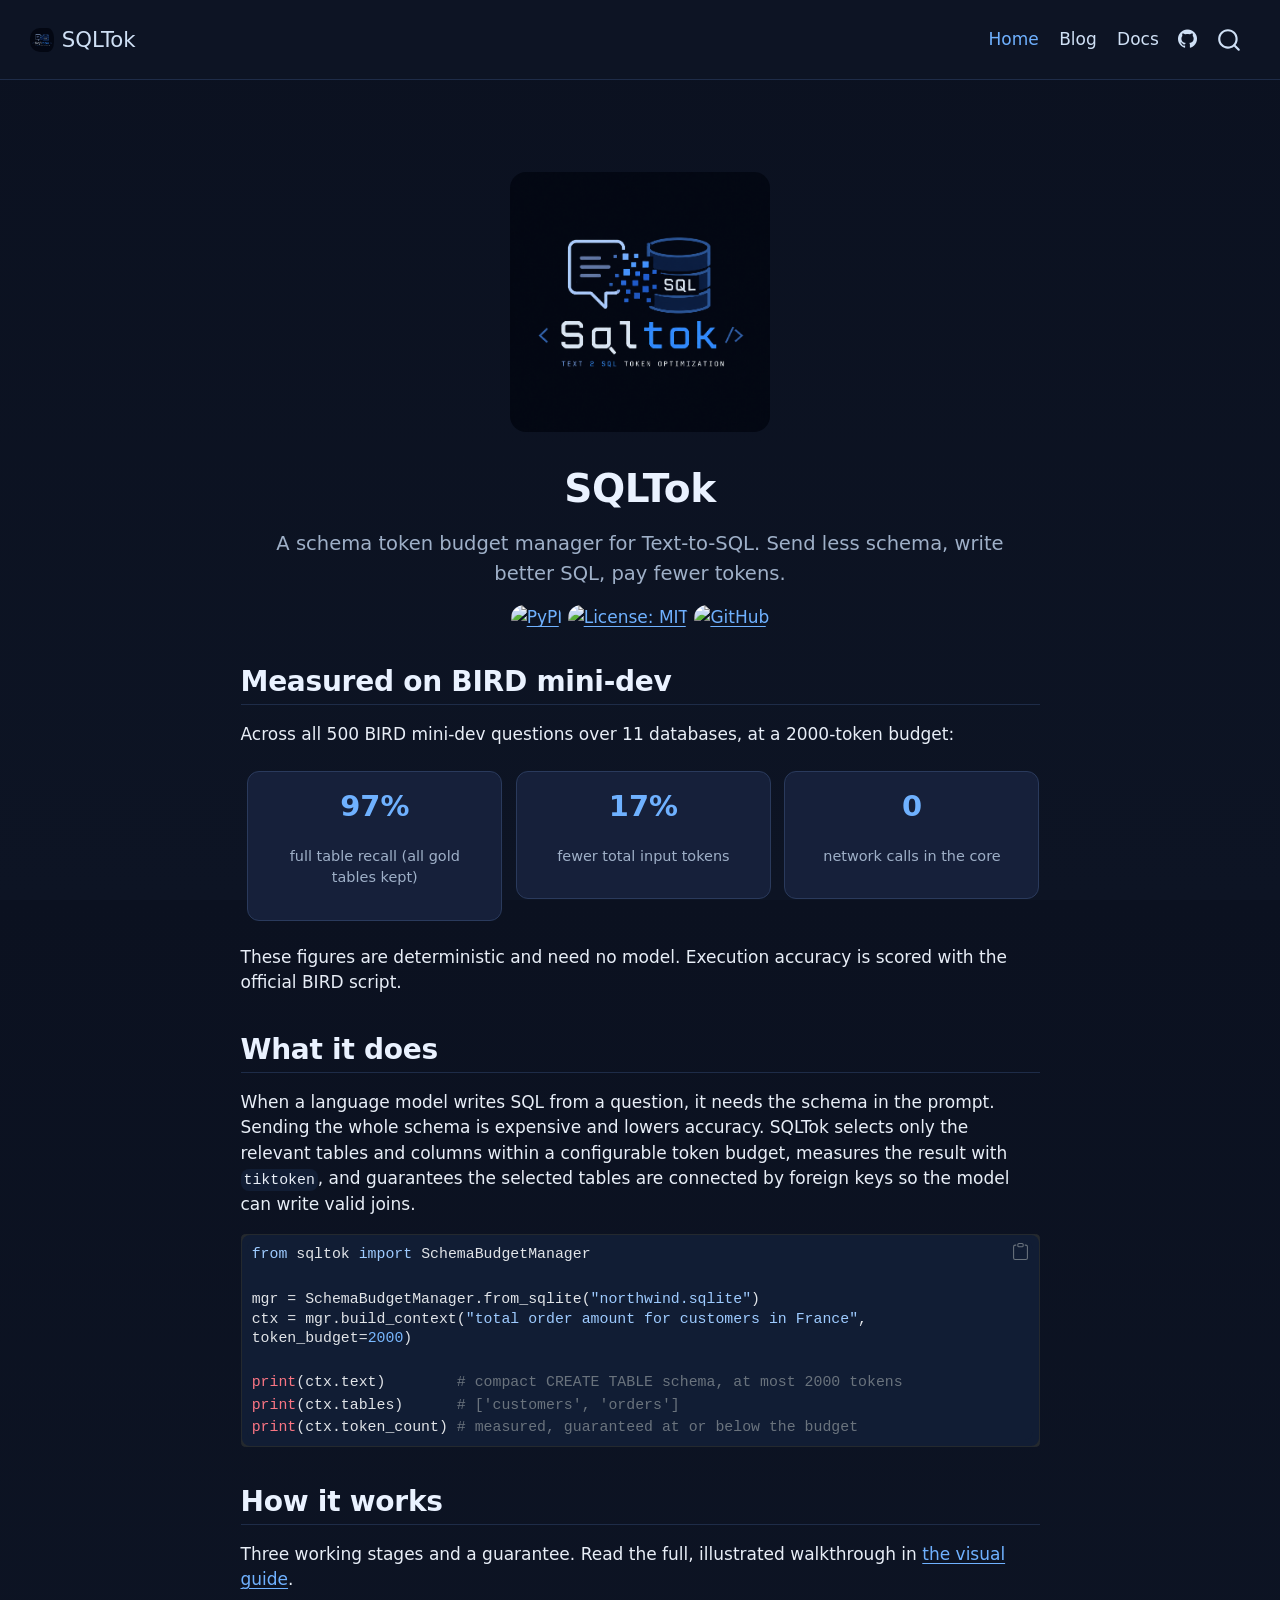
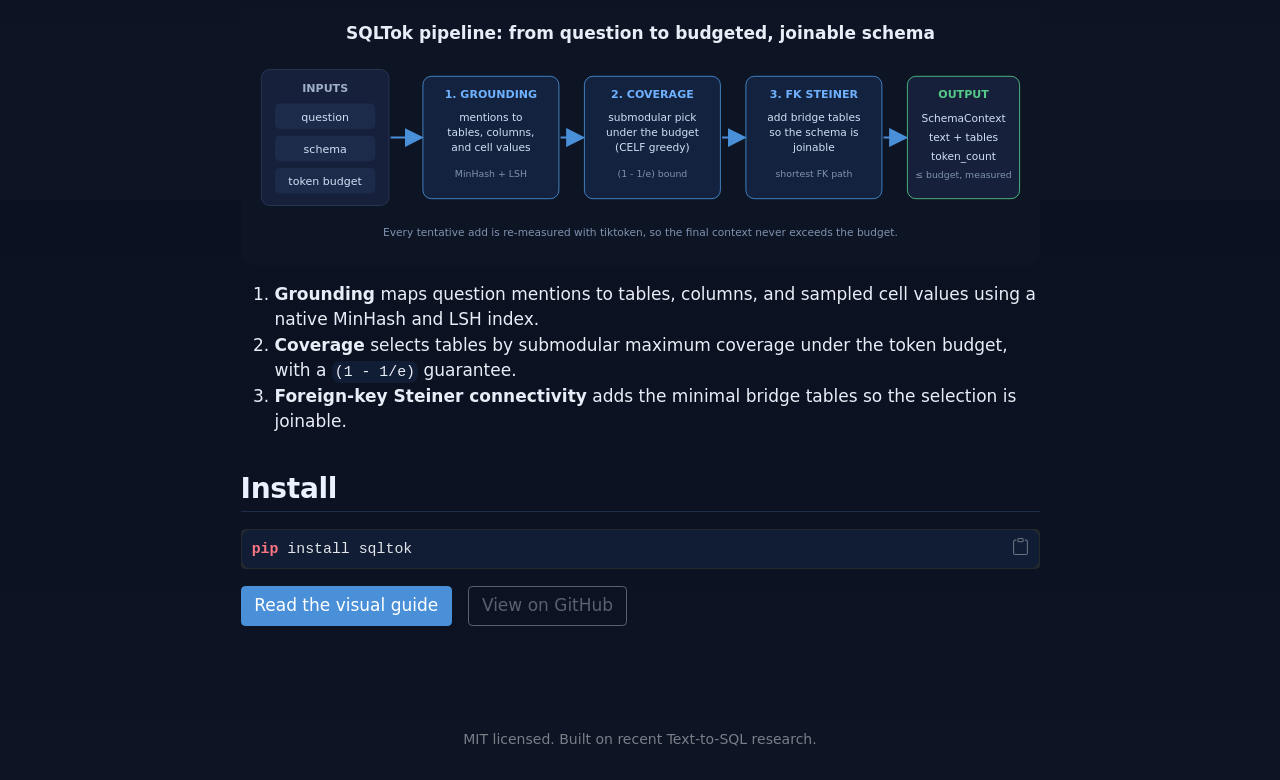
==== index.html @ 48109e22 "deploy: 36d279e0818cf8522844ed34207c052152ea3133" ====
<!DOCTYPE html>
<html xmlns="http://www.w3.org/1999/xhtml" lang="en" xml:lang="en"><head>

<meta charset="utf-8">
<meta name="generator" content="quarto-1.9.38">

<meta name="viewport" content="width=device-width, initial-scale=1.0, user-scalable=yes">

<meta name="description" content="Select only the schema that matters, within a hard token budget, with guaranteed-joinable tables.">

<title>SQLTok: a schema token budget manager for Text-to-SQL – SQLTok</title>
<style>
/* Default styles provided by pandoc.
** See https://pandoc.org/MANUAL.html#variables-for-html for config info.
*/
code{white-space: pre-wrap;}
span.smallcaps{font-variant: small-caps;}
div.columns{display: flex; gap: min(4vw, 1.5em);}
div.column{flex: auto; overflow-x: auto;}
div.hanging-indent{margin-left: 1.5em; text-indent: -1.5em;}
ul.task-list{list-style: none;}
ul.task-list li input[type="checkbox"] {
  width: 0.8em;
  margin: 0 0.8em 0.2em -1em; /* quarto-specific, see https://github.com/quarto-dev/quarto-cli/issues/4556 */ 
  vertical-align: middle;
}
/* CSS for syntax highlighting */
html { -webkit-text-size-adjust: 100%; }
pre > code.sourceCode { white-space: pre; position: relative; }
pre > code.sourceCode > span { display: inline-block; line-height: 1.25; }
pre > code.sourceCode > span:empty { height: 1.2em; }
.sourceCode { overflow: visible; }
code.sourceCode > span { color: inherit; text-decoration: inherit; }
div.sourceCode { margin: 1em 0; }
pre.sourceCode { margin: 0; }
@media screen {
div.sourceCode { overflow: auto; }
}
@media print {
pre > code.sourceCode { white-space: pre-wrap; }
pre > code.sourceCode > span { text-indent: -5em; padding-left: 5em; }
}
pre.numberSource code
  { counter-reset: source-line 0; }
pre.numberSource code > span
  { position: relative; left: -4em; counter-increment: source-line; }
pre.numberSource code > span > a:first-child::before
  { content: counter(source-line);
    position: relative; left: -1em; text-align: right; vertical-align: baseline;
    border: none; display: inline-block;
    -webkit-touch-callout: none; -webkit-user-select: none;
    -khtml-user-select: none; -moz-user-select: none;
    -ms-user-select: none; user-select: none;
    padding: 0 4px; width: 4em;
  }
pre.numberSource { margin-left: 3em;  padding-left: 4px; }
div.sourceCode
  {   }
@media screen {
pre > code.sourceCode > span > a:first-child::before { text-decoration: underline; }
}
</style>


<script src="site_libs/quarto-nav/quarto-nav.js"></script>
<script src="site_libs/clipboard/clipboard.min.js"></script>
<script src="site_libs/quarto-search/autocomplete.umd.js"></script>
<script src="site_libs/quarto-search/fuse.min.js"></script>
<script src="site_libs/quarto-search/quarto-search.js"></script>
<meta name="quarto:offset" content="./">
<link href="./assets/logo.png" rel="icon" type="image/png">
<script src="site_libs/quarto-html/quarto.js" type="module"></script>
<script src="site_libs/quarto-html/tabsets/tabsets.js" type="module"></script>
<script src="site_libs/quarto-html/popper.min.js"></script>
<script src="site_libs/quarto-html/tippy.umd.min.js"></script>
<script src="site_libs/quarto-html/anchor.min.js"></script>
<link href="site_libs/quarto-html/tippy.css" rel="stylesheet">
<link href="site_libs/quarto-html/quarto-syntax-highlighting-dark-6b6957c917596b414ec0b78690761e87.css" rel="stylesheet" id="quarto-text-highlighting-styles">
<script src="site_libs/bootstrap/bootstrap.min.js"></script>
<link href="site_libs/bootstrap/bootstrap-icons.css" rel="stylesheet">
<link href="site_libs/bootstrap/bootstrap-0033c05cec4087f1ca87237a622be68a.min.css" rel="stylesheet" append-hash="true" id="quarto-bootstrap" data-mode="dark">
<script id="quarto-search-options" type="application/json">{
  "location": "navbar",
  "copy-button": false,
  "collapse-after": 3,
  "panel-placement": "end",
  "type": "overlay",
  "limit": 50,
  "keyboard-shortcut": [
    "f",
    "/",
    "s"
  ],
  "show-item-context": false,
  "language": {
    "search-no-results-text": "No results",
    "search-matching-documents-text": "matching documents",
    "search-copy-link-title": "Copy link to search",
    "search-hide-matches-text": "Hide additional matches",
    "search-more-match-text": "more match in this document",
    "search-more-matches-text": "more matches in this document",
    "search-clear-button-title": "Clear",
    "search-text-placeholder": "",
    "search-detached-cancel-button-title": "Cancel",
    "search-submit-button-title": "Submit",
    "search-label": "Search"
  }
}</script>
<style>html{ scroll-behavior: smooth; }</style>


<meta property="og:title" content="SQLTok: a schema token budget manager for Text-to-SQL">
<meta property="og:description" content="Select only the schema that matters, within a hard token budget, with guaranteed-joinable tables.">
<meta property="og:image" content="https://shovalbenjer.github.io/sqltok/assets/logo.png">
<meta property="og:site_name" content="SQLTok">
<meta property="og:image:alt" content="SQLTok logo">
<meta property="og:image:height" content="1254">
<meta property="og:image:width" content="1254">
<meta name="twitter:title" content="SQLTok: a schema token budget manager for Text-to-SQL">
<meta name="twitter:description" content="Select only the schema that matters, within a hard token budget, with guaranteed-joinable tables.">
<meta name="twitter:image" content="https://shovalbenjer.github.io/sqltok/assets/logo.png">
<meta name="twitter:image:alt" content="SQLTok logo">
<meta name="twitter:image-height" content="1254">
<meta name="twitter:image-width" content="1254">
<meta name="twitter:card" content="summary_large_image">
</head>

<body class="nav-fixed fullcontent quarto-light">

<div id="quarto-search-results"></div>
  <header id="quarto-header" class="headroom fixed-top">
    <nav class="navbar navbar-expand-lg " data-bs-theme="dark">
      <div class="navbar-container container-fluid">
      <div class="navbar-brand-container mx-auto">
    <a href="./index.html" class="navbar-brand navbar-brand-logo">
    <img src="./assets/logo.png" alt="SQLTok" class="navbar-logo light-content">
    <img src="./assets/logo.png" alt="SQLTok" class="navbar-logo dark-content">
    </a>
    <a class="navbar-brand" href="./index.html">
    <span class="navbar-title">SQLTok</span>
    </a>
  </div>
            <div id="quarto-search" class="" title="Search"></div>
          <button class="navbar-toggler" type="button" data-bs-toggle="collapse" data-bs-target="#navbarCollapse" aria-controls="navbarCollapse" role="menu" aria-expanded="false" aria-label="Toggle navigation" onclick="if (window.quartoToggleHeadroom) { window.quartoToggleHeadroom(); }">
  <span class="navbar-toggler-icon"></span>
</button>
          <div class="collapse navbar-collapse" id="navbarCollapse">
            <ul class="navbar-nav navbar-nav-scroll ms-auto">
  <li class="nav-item">
    <a class="nav-link active" href="./index.html" aria-current="page"> 
<span class="menu-text">Home</span></a>
  </li>  
  <li class="nav-item">
    <a class="nav-link" href="./blog.html"> 
<span class="menu-text">Blog</span></a>
  </li>  
  <li class="nav-item">
    <a class="nav-link" href="https://github.com/ShovalBenjer/sqltok#readme"> 
<span class="menu-text">Docs</span></a>
  </li>  
  <li class="nav-item compact">
    <a class="nav-link" href="https://github.com/ShovalBenjer/sqltok"> <i class="bi bi-github" role="img" aria-label="GitHub">
</i> 
<span class="menu-text"></span></a>
  </li>  
</ul>
          </div> <!-- /navcollapse -->
            <div class="quarto-navbar-tools">
</div>
      </div> <!-- /container-fluid -->
    </nav>
</header>
<!-- content -->
<div id="quarto-content" class="quarto-container page-columns page-rows-contents page-layout-article page-navbar">
<!-- sidebar -->
<!-- margin-sidebar -->
    
<!-- main -->
<main class="content" id="quarto-document-content"><header id="title-block-header" class="quarto-title-block"></header>




<div class="hero">
<p><img src="assets/logo.png" class="img-fluid" alt="SQLTok logo"></p>
<section id="sqltok" class="level1">
<h1>SQLTok</h1>
<div class="tagline">
<p>A schema token budget manager for Text-to-SQL. Send less schema, write better SQL, pay fewer tokens.</p>
</div>
<div class="badge-row">
<p><a href="https://pypi.org/project/sqltok/"><img src="https://img.shields.io/badge/pip%20install-sqltok-blue.svg" class="img-fluid" alt="PyPI"></a> <a href="https://github.com/ShovalBenjer/sqltok/blob/main/LICENSE"><img src="https://img.shields.io/badge/License-MIT-yellow.svg" class="img-fluid" alt="License: MIT"></a> <a href="https://github.com/ShovalBenjer/sqltok"><img src="https://img.shields.io/badge/GitHub-sqltok-181717.svg?logo=github" class="img-fluid" alt="GitHub"></a></p>
</div>
</section>
</div>
<section id="measured-on-bird-mini-dev" class="level2">
<h2 class="anchored" data-anchor-id="measured-on-bird-mini-dev">Measured on BIRD mini-dev</h2>
<p>Across all 500 BIRD mini-dev questions over 11 databases, at a 2000-token budget:</p>
<div class="text-center quarto-layout-panel" data-layout-ncol="3">
<div class="quarto-layout-row">
<div class="metric quarto-layout-cell" style="flex-basis: 33.3%;justify-content: flex-start;">
<div class="num">
<p>97%</p>
</div>
<div class="lbl">
<p>full table recall (all gold tables kept)</p>
</div>
</div>
<div class="metric quarto-layout-cell" style="flex-basis: 33.3%;justify-content: flex-start;">
<div class="num">
<p>17%</p>
</div>
<div class="lbl">
<p>fewer total input tokens</p>
</div>
</div>
<div class="metric quarto-layout-cell" style="flex-basis: 33.3%;justify-content: flex-start;">
<div class="num">
<p>0</p>
</div>
<div class="lbl">
<p>network calls in the core</p>
</div>
</div>
</div>
</div>
<p>These figures are deterministic and need no model. Execution accuracy is scored with the official BIRD script.</p>
</section>
<section id="what-it-does" class="level2">
<h2 class="anchored" data-anchor-id="what-it-does">What it does</h2>
<p>When a language model writes SQL from a question, it needs the schema in the prompt. Sending the whole schema is expensive and lowers accuracy. SQLTok selects only the relevant tables and columns within a configurable token budget, measures the result with <code>tiktoken</code>, and guarantees the selected tables are connected by foreign keys so the model can write valid joins.</p>
<div class="code-copy-outer-scaffold"><div class="sourceCode" id="cb1"><pre class="sourceCode python code-with-copy"><code class="sourceCode python"><span id="cb1-1"><a href="#cb1-1" aria-hidden="true" tabindex="-1"></a><span class="im">from</span> sqltok <span class="im">import</span> SchemaBudgetManager</span>
<span id="cb1-2"><a href="#cb1-2" aria-hidden="true" tabindex="-1"></a></span>
<span id="cb1-3"><a href="#cb1-3" aria-hidden="true" tabindex="-1"></a>mgr <span class="op">=</span> SchemaBudgetManager.from_sqlite(<span class="st">"northwind.sqlite"</span>)</span>
<span id="cb1-4"><a href="#cb1-4" aria-hidden="true" tabindex="-1"></a>ctx <span class="op">=</span> mgr.build_context(<span class="st">"total order amount for customers in France"</span>, token_budget<span class="op">=</span><span class="dv">2000</span>)</span>
<span id="cb1-5"><a href="#cb1-5" aria-hidden="true" tabindex="-1"></a></span>
<span id="cb1-6"><a href="#cb1-6" aria-hidden="true" tabindex="-1"></a><span class="bu">print</span>(ctx.text)        <span class="co"># compact CREATE TABLE schema, at most 2000 tokens</span></span>
<span id="cb1-7"><a href="#cb1-7" aria-hidden="true" tabindex="-1"></a><span class="bu">print</span>(ctx.tables)      <span class="co"># ['customers', 'orders']</span></span>
<span id="cb1-8"><a href="#cb1-8" aria-hidden="true" tabindex="-1"></a><span class="bu">print</span>(ctx.token_count) <span class="co"># measured, guaranteed at or below the budget</span></span></code></pre></div><button title="Copy to Clipboard" class="code-copy-button"><i class="bi"></i></button></div>
</section>
<section id="how-it-works" class="level2">
<h2 class="anchored" data-anchor-id="how-it-works">How it works</h2>
<p>Three working stages and a guarantee. Read the full, illustrated walkthrough in <a href="./posts/visual-guide-to-sqltok/index.html">the visual guide</a>.</p>
<p><img src="assets/diagrams/pipeline.svg" class="img-fluid" alt="SQLTok pipeline: grounding, coverage, foreign-key Steiner connectivity, and a measured budget"></p>
<ol type="1">
<li><strong>Grounding</strong> maps question mentions to tables, columns, and sampled cell values using a native MinHash and LSH index.</li>
<li><strong>Coverage</strong> selects tables by submodular maximum coverage under the token budget, with a <code>(1 - 1/e)</code> guarantee.</li>
<li><strong>Foreign-key Steiner connectivity</strong> adds the minimal bridge tables so the selection is joinable.</li>
</ol>
</section>
<section id="install" class="level2">
<h2 class="anchored" data-anchor-id="install">Install</h2>
<div class="code-copy-outer-scaffold"><div class="sourceCode" id="cb2"><pre class="sourceCode bash code-with-copy"><code class="sourceCode bash"><span id="cb2-1"><a href="#cb2-1" aria-hidden="true" tabindex="-1"></a><span class="ex">pip</span> install sqltok</span></code></pre></div><button title="Copy to Clipboard" class="code-copy-button"><i class="bi"></i></button></div>
<p><a href="./posts/visual-guide-to-sqltok/index.html" class="btn btn-primary">Read the visual guide</a> &nbsp; <a href="https://github.com/ShovalBenjer/sqltok" class="btn btn-outline-light">View on GitHub</a></p>


</section>

</main> <!-- /main -->
<script id="quarto-html-after-body" type="application/javascript">
  window.document.addEventListener("DOMContentLoaded", function (event) {
    const icon = "";
    const anchorJS = new window.AnchorJS();
    anchorJS.options = {
      placement: 'right',
      icon: icon
    };
    anchorJS.add('.anchored');
    const isCodeAnnotation = (el) => {
      for (const clz of el.classList) {
        if (clz.startsWith('code-annotation-')) {                     
          return true;
        }
      }
      return false;
    }
    const onCopySuccess = function(e) {
      // button target
      const button = e.trigger;
      // don't keep focus
      button.blur();
      // flash "checked"
      button.classList.add('code-copy-button-checked');
      var currentTitle = button.getAttribute("title");
      button.setAttribute("title", "Copied!");
      let tooltip;
      if (window.bootstrap) {
        button.setAttribute("data-bs-toggle", "tooltip");
        button.setAttribute("data-bs-placement", "left");
        button.setAttribute("data-bs-title", "Copied!");
        tooltip = new bootstrap.Tooltip(button, 
          { trigger: "manual", 
            customClass: "code-copy-button-tooltip",
            offset: [0, -8]});
        tooltip.show();    
      }
      setTimeout(function() {
        if (tooltip) {
          tooltip.hide();
          button.removeAttribute("data-bs-title");
          button.removeAttribute("data-bs-toggle");
          button.removeAttribute("data-bs-placement");
        }
        button.setAttribute("title", currentTitle);
        button.classList.remove('code-copy-button-checked');
      }, 1000);
      // clear code selection
      e.clearSelection();
    }
    const getTextToCopy = function(trigger) {
      const outerScaffold = trigger.parentElement.cloneNode(true);
      const codeEl = outerScaffold.querySelector('code');
      for (const childEl of codeEl.children) {
        if (isCodeAnnotation(childEl)) {
          childEl.remove();
        }
      }
      return codeEl.innerText;
    }
    const clipboard = new window.ClipboardJS('.code-copy-button:not([data-in-quarto-modal])', {
      text: getTextToCopy
    });
    clipboard.on('success', onCopySuccess);
    if (window.document.getElementById('quarto-embedded-source-code-modal')) {
      const clipboardModal = new window.ClipboardJS('.code-copy-button[data-in-quarto-modal]', {
        text: getTextToCopy,
        container: window.document.getElementById('quarto-embedded-source-code-modal')
      });
      clipboardModal.on('success', onCopySuccess);
    }
      var localhostRegex = new RegExp(/^(?:http|https):\/\/localhost\:?[0-9]*\//);
      var mailtoRegex = new RegExp(/^mailto:/);
        var filterRegex = new RegExp("https:\/\/shovalbenjer\.github\.io\/sqltok\/");
      var isInternal = (href) => {
          return filterRegex.test(href) || localhostRegex.test(href) || mailtoRegex.test(href);
      }
      // Inspect non-navigation links and adorn them if external
     var links = window.document.querySelectorAll('a[href]:not(.nav-link):not(.navbar-brand):not(.toc-action):not(.sidebar-link):not(.sidebar-item-toggle):not(.pagination-link):not(.no-external):not([aria-hidden]):not(.dropdown-item):not(.quarto-navigation-tool):not(.about-link)');
      for (var i=0; i<links.length; i++) {
        const link = links[i];
        if (!isInternal(link.href)) {
          // undo the damage that might have been done by quarto-nav.js in the case of
          // links that we want to consider external
          if (link.dataset.originalHref !== undefined) {
            link.href = link.dataset.originalHref;
          }
            // target, if specified
            link.setAttribute("target", "_blank");
            if (link.getAttribute("rel") === null) {
              link.setAttribute("rel", "noopener");
            }
        }
      }
    function tippyHover(el, contentFn, onTriggerFn, onUntriggerFn) {
      const config = {
        allowHTML: true,
        maxWidth: 500,
        delay: 100,
        arrow: false,
        appendTo: function(el) {
            return el.parentElement;
        },
        interactive: true,
        interactiveBorder: 10,
        theme: 'quarto',
        placement: 'bottom-start',
      };
      if (contentFn) {
        config.content = contentFn;
      }
      if (onTriggerFn) {
        config.onTrigger = onTriggerFn;
      }
      if (onUntriggerFn) {
        config.onUntrigger = onUntriggerFn;
      }
      window.tippy(el, config); 
    }
    const noterefs = window.document.querySelectorAll('a[role="doc-noteref"]');
    for (var i=0; i<noterefs.length; i++) {
      const ref = noterefs[i];
      tippyHover(ref, function() {
        // use id or data attribute instead here
        let href = ref.getAttribute('data-footnote-href') || ref.getAttribute('href');
        try { href = new URL(href).hash; } catch {}
        const id = href.replace(/^#\/?/, "");
        const note = window.document.getElementById(id);
        if (note) {
          return note.innerHTML;
        } else {
          return "";
        }
      });
    }
    const xrefs = window.document.querySelectorAll('a.quarto-xref');
    const processXRef = (id, note) => {
      // Strip column container classes
      const stripColumnClz = (el) => {
        el.classList.remove("page-full", "page-columns");
        if (el.children) {
          for (const child of el.children) {
            stripColumnClz(child);
          }
        }
      }
      stripColumnClz(note)
      if (id === null || id.startsWith('sec-')) {
        // Special case sections, only their first couple elements
        const container = document.createElement("div");
        if (note.children && note.children.length > 2) {
          container.appendChild(note.children[0].cloneNode(true));
          for (let i = 1; i < note.children.length; i++) {
            const child = note.children[i];
            if (child.tagName === "P" && child.innerText === "") {
              continue;
            } else {
              container.appendChild(child.cloneNode(true));
              break;
            }
          }
          if (window.Quarto?.typesetMath) {
            window.Quarto.typesetMath(container);
          }
          return container.innerHTML
        } else {
          if (window.Quarto?.typesetMath) {
            window.Quarto.typesetMath(note);
          }
          return note.innerHTML;
        }
      } else {
        // Remove any anchor links if they are present
        const anchorLink = note.querySelector('a.anchorjs-link');
        if (anchorLink) {
          anchorLink.remove();
        }
        if (window.Quarto?.typesetMath) {
          window.Quarto.typesetMath(note);
        }
        if (note.classList.contains("callout")) {
          return note.outerHTML;
        } else {
          return note.innerHTML;
        }
      }
    }
    for (var i=0; i<xrefs.length; i++) {
      const xref = xrefs[i];
      tippyHover(xref, undefined, function(instance) {
        instance.disable();
        let url = xref.getAttribute('href');
        let hash = undefined; 
        if (url.startsWith('#')) {
          hash = url;
        } else {
          try { hash = new URL(url).hash; } catch {}
        }
        if (hash) {
          const id = hash.replace(/^#\/?/, "");
          const note = window.document.getElementById(id);
          if (note !== null) {
            try {
              const html = processXRef(id, note.cloneNode(true));
              instance.setContent(html);
            } finally {
              instance.enable();
              instance.show();
            }
          } else {
            // See if we can fetch this
            fetch(url.split('#')[0])
            .then(res => res.text())
            .then(html => {
              const parser = new DOMParser();
              const htmlDoc = parser.parseFromString(html, "text/html");
              const note = htmlDoc.getElementById(id);
              if (note !== null) {
                const html = processXRef(id, note);
                instance.setContent(html);
              } 
            }).finally(() => {
              instance.enable();
              instance.show();
            });
          }
        } else {
          // See if we can fetch a full url (with no hash to target)
          // This is a special case and we should probably do some content thinning / targeting
          fetch(url)
          .then(res => res.text())
          .then(html => {
            const parser = new DOMParser();
            const htmlDoc = parser.parseFromString(html, "text/html");
            const note = htmlDoc.querySelector('main.content');
            if (note !== null) {
              // This should only happen for chapter cross references
              // (since there is no id in the URL)
              // remove the first header
              if (note.children.length > 0 && note.children[0].tagName === "HEADER") {
                note.children[0].remove();
              }
              const html = processXRef(null, note);
              instance.setContent(html);
            } 
          }).finally(() => {
            instance.enable();
            instance.show();
          });
        }
      }, function(instance) {
      });
    }
        let selectedAnnoteEl;
        const selectorForAnnotation = ( cell, annotation) => {
          let cellAttr = 'data-code-cell="' + cell + '"';
          let lineAttr = 'data-code-annotation="' +  annotation + '"';
          const selector = 'span[' + cellAttr + '][' + lineAttr + ']';
          return selector;
        }
        const selectCodeLines = (annoteEl) => {
          const doc = window.document;
          const targetCell = annoteEl.getAttribute("data-target-cell");
          const targetAnnotation = annoteEl.getAttribute("data-target-annotation");
          const annoteSpan = window.document.querySelector(selectorForAnnotation(targetCell, targetAnnotation));
          const lines = annoteSpan.getAttribute("data-code-lines").split(",");
          const lineIds = lines.map((line) => {
            return targetCell + "-" + line;
          })
          let top = null;
          let height = null;
          let parent = null;
          if (lineIds.length > 0) {
              //compute the position of the single el (top and bottom and make a div)
              const el = window.document.getElementById(lineIds[0]);
              top = el.offsetTop;
              height = el.offsetHeight;
              parent = el.parentElement.parentElement;
            if (lineIds.length > 1) {
              const lastEl = window.document.getElementById(lineIds[lineIds.length - 1]);
              const bottom = lastEl.offsetTop + lastEl.offsetHeight;
              height = bottom - top;
            }
            if (top !== null && height !== null && parent !== null) {
              // cook up a div (if necessary) and position it 
              let div = window.document.getElementById("code-annotation-line-highlight");
              if (div === null) {
                div = window.document.createElement("div");
                div.setAttribute("id", "code-annotation-line-highlight");
                div.style.position = 'absolute';
                parent.appendChild(div);
              }
              div.style.top = top - 2 + "px";
              div.style.height = height + 4 + "px";
              div.style.left = 0;
              let gutterDiv = window.document.getElementById("code-annotation-line-highlight-gutter");
              if (gutterDiv === null) {
                gutterDiv = window.document.createElement("div");
                gutterDiv.setAttribute("id", "code-annotation-line-highlight-gutter");
                gutterDiv.style.position = 'absolute';
                const codeCell = window.document.getElementById(targetCell);
                const gutter = codeCell.querySelector('.code-annotation-gutter');
                gutter.appendChild(gutterDiv);
              }
              gutterDiv.style.top = top - 2 + "px";
              gutterDiv.style.height = height + 4 + "px";
            }
            selectedAnnoteEl = annoteEl;
          }
        };
        const unselectCodeLines = () => {
          const elementsIds = ["code-annotation-line-highlight", "code-annotation-line-highlight-gutter"];
          elementsIds.forEach((elId) => {
            const div = window.document.getElementById(elId);
            if (div) {
              div.remove();
            }
          });
          selectedAnnoteEl = undefined;
        };
          // Handle positioning of the toggle
      window.addEventListener(
        "resize",
        throttle(() => {
          elRect = undefined;
          if (selectedAnnoteEl) {
            selectCodeLines(selectedAnnoteEl);
          }
        }, 10)
      );
      function throttle(fn, ms) {
      let throttle = false;
      let timer;
        return (...args) => {
          if(!throttle) { // first call gets through
              fn.apply(this, args);
              throttle = true;
          } else { // all the others get throttled
              if(timer) clearTimeout(timer); // cancel #2
              timer = setTimeout(() => {
                fn.apply(this, args);
                timer = throttle = false;
              }, ms);
          }
        };
      }
        // Attach click handler to the DT
        const annoteDls = window.document.querySelectorAll('dt[data-target-cell]');
        for (const annoteDlNode of annoteDls) {
          annoteDlNode.addEventListener('click', (event) => {
            const clickedEl = event.target;
            if (clickedEl !== selectedAnnoteEl) {
              unselectCodeLines();
              const activeEl = window.document.querySelector('dt[data-target-cell].code-annotation-active');
              if (activeEl) {
                activeEl.classList.remove('code-annotation-active');
              }
              selectCodeLines(clickedEl);
              clickedEl.classList.add('code-annotation-active');
            } else {
              // Unselect the line
              unselectCodeLines();
              clickedEl.classList.remove('code-annotation-active');
            }
          });
        }
    const findCites = (el) => {
      const parentEl = el.parentElement;
      if (parentEl) {
        const cites = parentEl.dataset.cites;
        if (cites) {
          return {
            el,
            cites: cites.split(' ')
          };
        } else {
          return findCites(el.parentElement)
        }
      } else {
        return undefined;
      }
    };
    var bibliorefs = window.document.querySelectorAll('a[role="doc-biblioref"]');
    for (var i=0; i<bibliorefs.length; i++) {
      const ref = bibliorefs[i];
      const citeInfo = findCites(ref);
      if (citeInfo) {
        tippyHover(citeInfo.el, function() {
          var popup = window.document.createElement('div');
          citeInfo.cites.forEach(function(cite) {
            var citeDiv = window.document.createElement('div');
            citeDiv.classList.add('hanging-indent');
            citeDiv.classList.add('csl-entry');
            var biblioDiv = window.document.getElementById('ref-' + cite);
            if (biblioDiv) {
              citeDiv.innerHTML = biblioDiv.innerHTML;
            }
            popup.appendChild(citeDiv);
          });
          return popup.innerHTML;
        });
      }
    }
  });
  </script>
</div> <!-- /content -->
<footer class="footer">
  <div class="nav-footer">
    <div class="nav-footer-left">
      &nbsp;
    </div>   
    <div class="nav-footer-center">
<p>MIT licensed. Built on recent Text-to-SQL research.</p>
</div>
    <div class="nav-footer-right">
      &nbsp;
    </div>
  </div>
</footer>




<script src="site_libs/quarto-html/zenscroll-min.js"></script>
</body></html>
---- site_libs/quarto-html/tippy.css ----
.tippy-box[data-animation=fade][data-state=hidden]{opacity:0}[data-tippy-root]{max-width:calc(100vw - 10px)}.tippy-box{position:relative;background-color:#333;color:#fff;border-radius:4px;font-size:14px;line-height:1.4;white-space:normal;outline:0;transition-property:transform,visibility,opacity}.tippy-box[data-placement^=top]>.tippy-arrow{bottom:0}.tippy-box[data-placement^=top]>.tippy-arrow:before{bottom:-7px;left:0;border-width:8px 8px 0;border-top-color:initial;transform-origin:center top}.tippy-box[data-placement^=bottom]>.tippy-arrow{top:0}.tippy-box[data-placement^=bottom]>.tippy-arrow:before{top:-7px;left:0;border-width:0 8px 8px;border-bottom-color:initial;transform-origin:center bottom}.tippy-box[data-placement^=left]>.tippy-arrow{right:0}.tippy-box[data-placement^=left]>.tippy-arrow:before{border-width:8px 0 8px 8px;border-left-color:initial;right:-7px;transform-origin:center left}.tippy-box[data-placement^=right]>.tippy-arrow{left:0}.tippy-box[data-placement^=right]>.tippy-arrow:before{left:-7px;border-width:8px 8px 8px 0;border-right-color:initial;transform-origin:center right}.tippy-box[data-inertia][data-state=visible]{transition-timing-function:cubic-bezier(.54,1.5,.38,1.11)}.tippy-arrow{width:16px;height:16px;color:#333}.tippy-arrow:before{content:"";position:absolute;border-color:transparent;border-style:solid}.tippy-content{position:relative;padding:5px 9px;z-index:1}
---- site_libs/quarto-html/quarto-syntax-highlighting-dark-6b6957c917596b414ec0b78690761e87.css ----
/* quarto syntax highlight colors */
:root {
  --quarto-hl-al-color: #ff5555;
  --quarto-hl-an-color: #6a737d;
  --quarto-hl-at-color: #f97583;
  --quarto-hl-bn-color: #79b8ff;
  --quarto-hl-bu-color: #f97583;
  --quarto-hl-ch-color: #9ecbff;
  --quarto-hl-co-color: #6a737d;
  --quarto-hl-cv-color: #6a737d;
  --quarto-hl-cn-color: #79b8ff;
  --quarto-hl-cf-color: #f97583;
  --quarto-hl-dt-color: #f97583;
  --quarto-hl-dv-color: #79b8ff;
  --quarto-hl-do-color: #6a737d;
  --quarto-hl-er-color: #ff5555;
  --quarto-hl-ex-color: #f97583;
  --quarto-hl-fl-color: #79b8ff;
  --quarto-hl-fu-color: #b392f0;
  --quarto-hl-im-color: #9ecbff;
  --quarto-hl-in-color: #6a737d;
  --quarto-hl-kw-color: #f97583;
  --quarto-hl-op-color: #e1e4e8;
  --quarto-hl-pp-color: #f97583;
  --quarto-hl-re-color: #6a737d;
  --quarto-hl-sc-color: #79b8ff;
  --quarto-hl-ss-color: #9ecbff;
  --quarto-hl-st-color: #9ecbff;
  --quarto-hl-va-color: #ffab70;
  --quarto-hl-vs-color: #9ecbff;
  --quarto-hl-wa-color: #ff5555;
}

/* other quarto variables */
:root {
  --quarto-font-monospace: SFMono-Regular, Menlo, Monaco, Consolas, "Liberation Mono", "Courier New", monospace;
}

/* syntax highlight based on Pandoc's rules */
pre > code.sourceCode > span {
  color: #e1e4e8;
}

code.sourceCode > span {
  color: #e1e4e8;
}

div.sourceCode,
div.sourceCode pre.sourceCode {
  color: #e1e4e8;
}

/* Normal */
code span {
  color: #e1e4e8;
}

/* Alert */
code span.al {
  font-weight: bold;
  color: #ff5555;
}

/* Annotation */
code span.an {
  color: #6a737d;
}

/* Attribute */
code span.at {
  color: #f97583;
}

/* BaseN */
code span.bn {
  color: #79b8ff;
}

/* BuiltIn */
code span.bu {
  color: #f97583;
}

/* ControlFlow */
code span.cf {
  color: #f97583;
}

/* Char */
code span.ch {
  color: #9ecbff;
}

/* Constant */
code span.cn {
  color: #79b8ff;
}

/* Comment */
code span.co {
  color: #6a737d;
}

/* CommentVar */
code span.cv {
  color: #6a737d;
}

/* Documentation */
code span.do {
  color: #6a737d;
}

/* DataType */
code span.dt {
  color: #f97583;
}

/* DecVal */
code span.dv {
  color: #79b8ff;
}

/* Error */
code span.er {
  color: #ff5555;
  text-decoration: underline;
}

/* Extension */
code span.ex {
  font-weight: bold;
  color: #f97583;
}

/* Float */
code span.fl {
  color: #79b8ff;
}

/* Function */
code span.fu {
  color: #b392f0;
}

/* Import */
code span.im {
  color: #9ecbff;
}

/* Information */
code span.in {
  color: #6a737d;
}

/* Keyword */
code span.kw {
  color: #f97583;
}

/* Operator */
code span.op {
  color: #e1e4e8;
}

/* Preprocessor */
code span.pp {
  color: #f97583;
}

/* RegionMarker */
code span.re {
  color: #6a737d;
}

/* SpecialChar */
code span.sc {
  color: #79b8ff;
}

/* SpecialString */
code span.ss {
  color: #9ecbff;
}

/* String */
code span.st {
  color: #9ecbff;
}

/* Variable */
code span.va {
  color: #ffab70;
}

/* VerbatimString */
code span.vs {
  color: #9ecbff;
}

/* Warning */
code span.wa {
  color: #ff5555;
}

.prevent-inlining {
  content: "</";
}

/*# sourceMappingURL=63994cfe4e031b08dc03516c8cd81578.css.map */
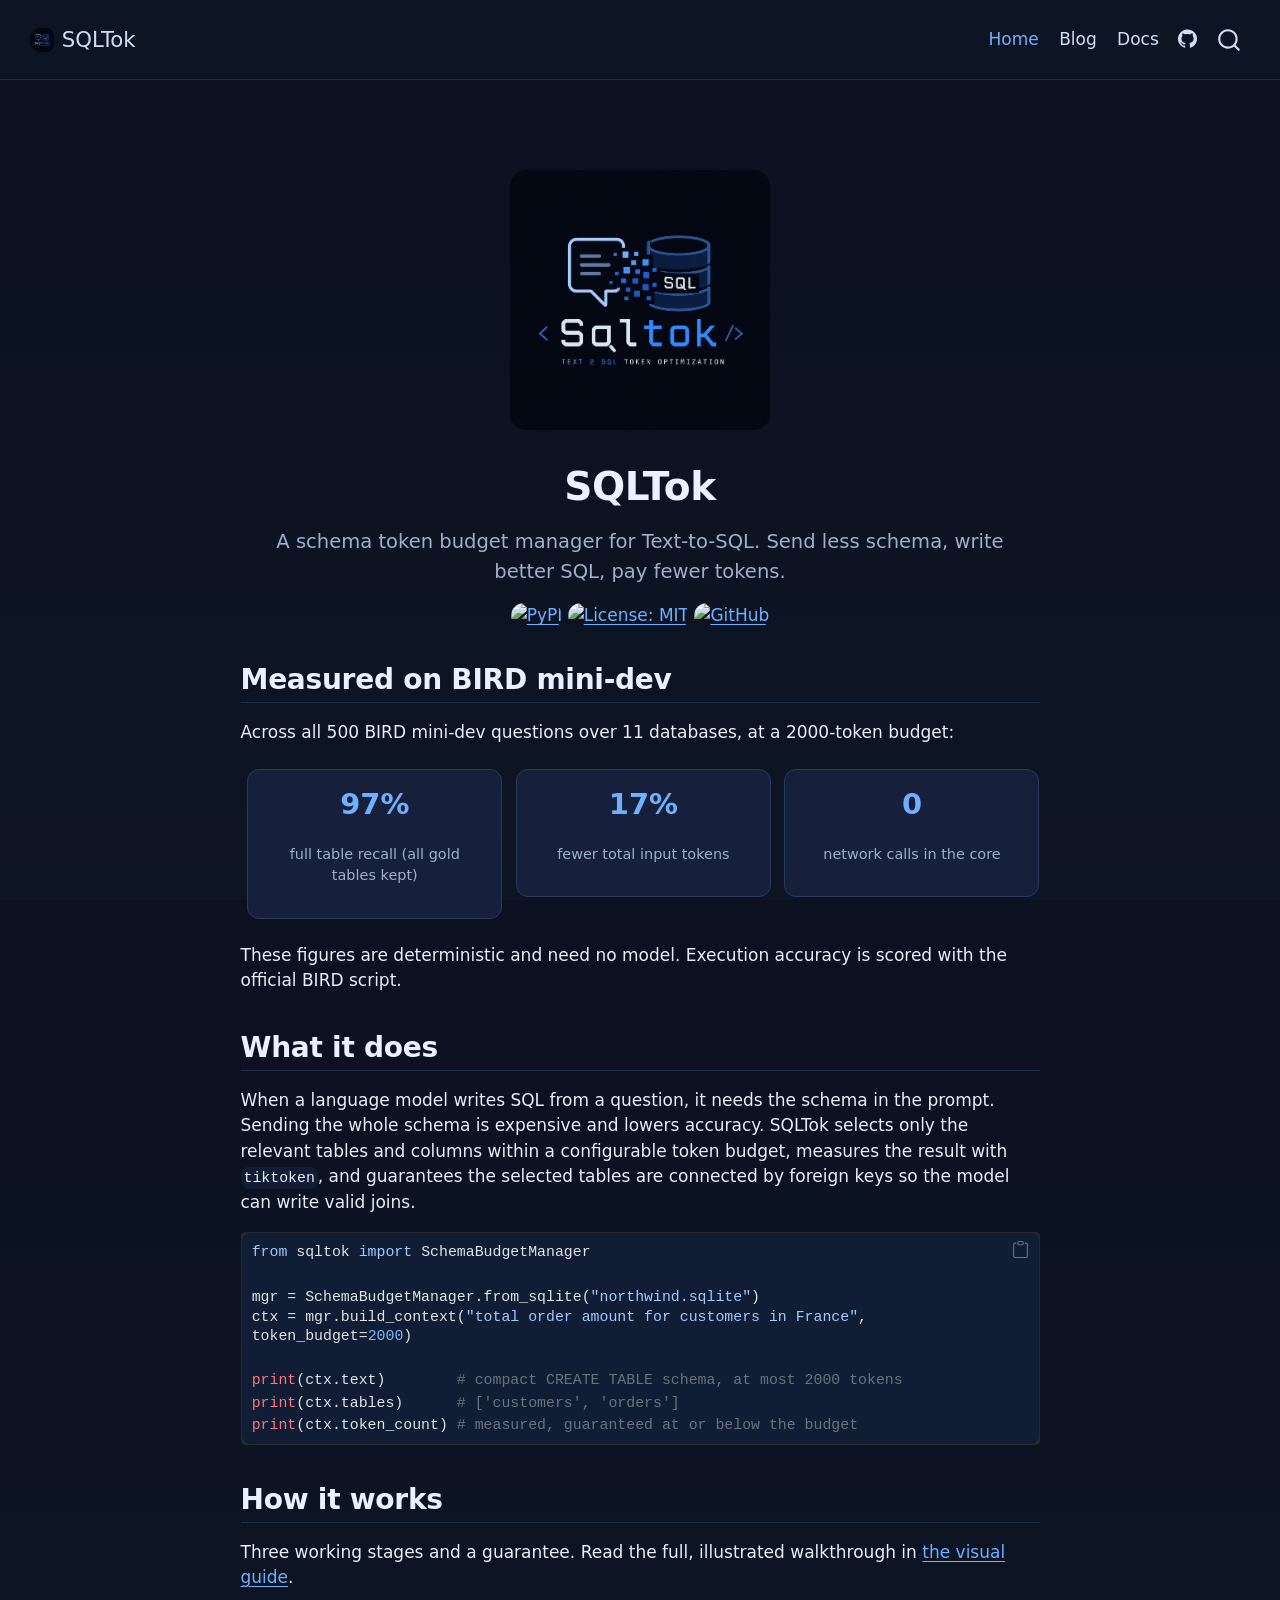
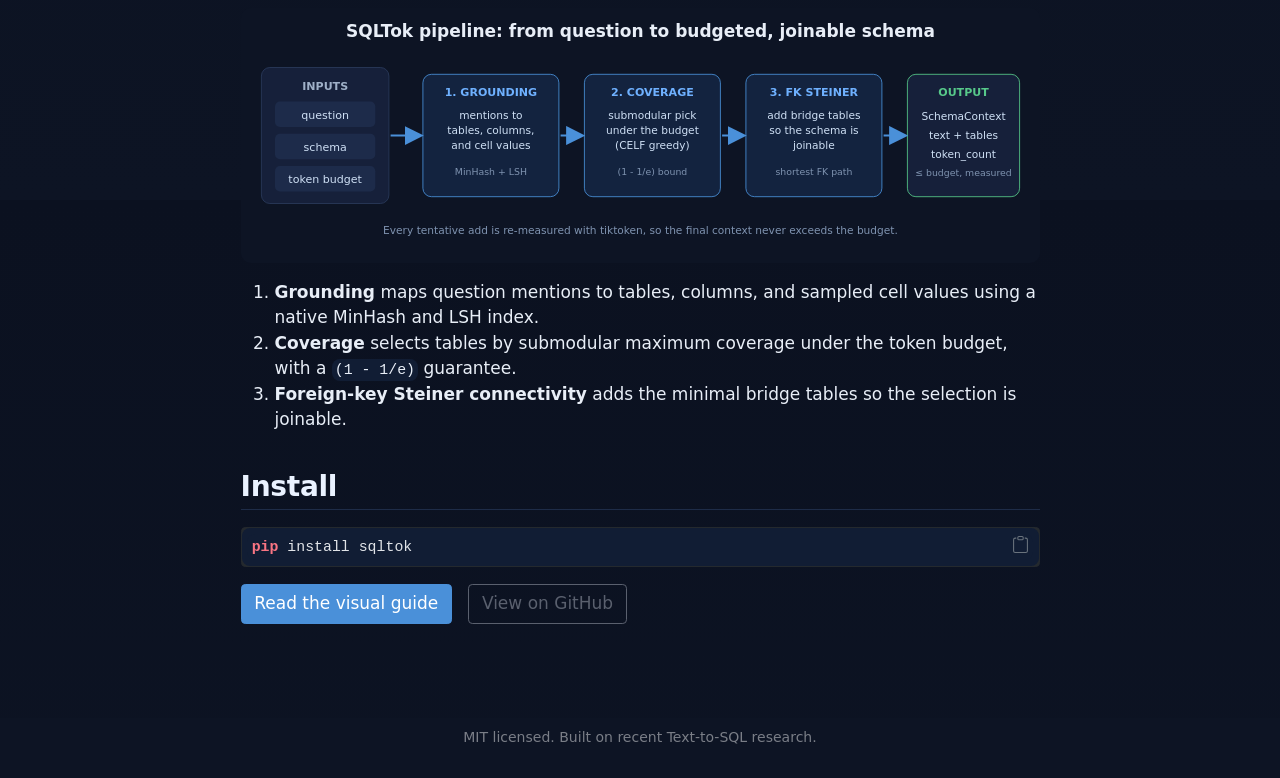
==== commit 935a4491: "deploy: 1bd39e5bab0ff28da03bbac0b41ea5f2d4917caf" ====
--- a/index.html
+++ b/index.html
@@ -2,7 +2,7 @@
 <html xmlns="http://www.w3.org/1999/xhtml" lang="en" xml:lang="en"><head>
 
 <meta charset="utf-8">
-<meta name="generator" content="quarto-1.9.38">
+<meta name="generator" content="quarto-1.10.18">
 
 <meta name="viewport" content="width=device-width, initial-scale=1.0, user-scalable=yes">
 
@@ -13,10 +13,13 @@
 /* Default styles provided by pandoc.
 ** See https://pandoc.org/MANUAL.html#variables-for-html for config info.
 */
-code{white-space: pre-wrap;}
 span.smallcaps{font-variant: small-caps;}
-div.columns{display: flex; gap: min(4vw, 1.5em);}
-div.column{flex: auto; overflow-x: auto;}
+div.columns{display: flex; gap: 1.5em;}
+div.column{flex: auto;}
+@media screen {
+div.columns{gap: min(4vw, 1.5em);}
+div.column{overflow-x: auto;}
+}
 div.hanging-indent{margin-left: 1.5em; text-indent: -1.5em;}
 ul.task-list{list-style: none;}
 ul.task-list li input[type="checkbox"] {
@@ -75,10 +78,10 @@
 <script src="site_libs/quarto-html/tippy.umd.min.js"></script>
 <script src="site_libs/quarto-html/anchor.min.js"></script>
 <link href="site_libs/quarto-html/tippy.css" rel="stylesheet">
-<link href="site_libs/quarto-html/quarto-syntax-highlighting-dark-6b6957c917596b414ec0b78690761e87.css" rel="stylesheet" id="quarto-text-highlighting-styles">
+<link href="site_libs/quarto-html/quarto-syntax-highlighting-dark-5a1953863e1f72ef3b996ef827f01ca7.css" rel="stylesheet" id="quarto-text-highlighting-styles">
 <script src="site_libs/bootstrap/bootstrap.min.js"></script>
 <link href="site_libs/bootstrap/bootstrap-icons.css" rel="stylesheet">
-<link href="site_libs/bootstrap/bootstrap-0033c05cec4087f1ca87237a622be68a.min.css" rel="stylesheet" append-hash="true" id="quarto-bootstrap" data-mode="dark">
+<link href="site_libs/bootstrap/bootstrap-a568c35932f59a4ec47c243f2e40cfa6.min.css" rel="stylesheet" append-hash="true" id="quarto-bootstrap" data-mode="dark">
 <script id="quarto-search-options" type="application/json">{
   "location": "navbar",
   "copy-button": false,
--- a/site_libs/quarto-html/quarto-syntax-highlighting-dark-5a1953863e1f72ef3b996ef827f01ca7.css
+++ b/site_libs/quarto-html/quarto-syntax-highlighting-dark-5a1953863e1f72ef3b996ef827f01ca7.css
@@ -0,0 +1,210 @@
+/* quarto syntax highlight colors */
+:root {
+  --quarto-hl-al-color: #ff5555;
+  --quarto-hl-an-color: #6a737d;
+  --quarto-hl-at-color: #f97583;
+  --quarto-hl-bn-color: #79b8ff;
+  --quarto-hl-bu-color: #f97583;
+  --quarto-hl-ch-color: #9ecbff;
+  --quarto-hl-co-color: #6a737d;
+  --quarto-hl-cv-color: #6a737d;
+  --quarto-hl-cn-color: #79b8ff;
+  --quarto-hl-cf-color: #f97583;
+  --quarto-hl-dt-color: #f97583;
+  --quarto-hl-dv-color: #79b8ff;
+  --quarto-hl-do-color: #6a737d;
+  --quarto-hl-er-color: #ff5555;
+  --quarto-hl-ex-color: #f97583;
+  --quarto-hl-fl-color: #79b8ff;
+  --quarto-hl-fu-color: #b392f0;
+  --quarto-hl-im-color: #9ecbff;
+  --quarto-hl-in-color: #6a737d;
+  --quarto-hl-kw-color: #f97583;
+  --quarto-hl-op-color: #e1e4e8;
+  --quarto-hl-pp-color: #f97583;
+  --quarto-hl-re-color: #6a737d;
+  --quarto-hl-sc-color: #79b8ff;
+  --quarto-hl-ss-color: #9ecbff;
+  --quarto-hl-st-color: #9ecbff;
+  --quarto-hl-va-color: #ffab70;
+  --quarto-hl-vs-color: #9ecbff;
+  --quarto-hl-wa-color: #ff5555;
+}
+
+/* other quarto variables */
+:root {
+  --quarto-font-monospace: SFMono-Regular, Menlo, Monaco, Consolas, "Liberation Mono", "Courier New", monospace;
+}
+
+/* syntax highlight based on Pandoc's rules */
+pre > code.sourceCode > span {
+  color: #e1e4e8;
+}
+
+code.sourceCode > span {
+  color: #e1e4e8;
+}
+
+div.sourceCode,
+div.sourceCode pre.sourceCode {
+  color: #e1e4e8;
+}
+
+/* Normal */
+code span {
+  color: #e1e4e8;
+}
+
+/* Alert */
+code span.al {
+  font-weight: bold;
+  color: #ff5555;
+}
+
+/* Annotation */
+code span.an {
+  color: #6a737d;
+}
+
+/* Attribute */
+code span.at {
+  color: #f97583;
+}
+
+/* BaseN */
+code span.bn {
+  color: #79b8ff;
+}
+
+/* BuiltIn */
+code span.bu {
+  color: #f97583;
+}
+
+/* ControlFlow */
+code span.cf {
+  color: #f97583;
+}
+
+/* Char */
+code span.ch {
+  color: #9ecbff;
+}
+
+/* Constant */
+code span.cn {
+  color: #79b8ff;
+}
+
+/* Comment */
+code span.co {
+  color: #6a737d;
+}
+
+/* CommentVar */
+code span.cv {
+  color: #6a737d;
+}
+
+/* Documentation */
+code span.do {
+  color: #6a737d;
+}
+
+/* DataType */
+code span.dt {
+  color: #f97583;
+}
+
+/* DecVal */
+code span.dv {
+  color: #79b8ff;
+}
+
+/* Error */
+code span.er {
+  color: #ff5555;
+  text-decoration: underline;
+}
+
+/* Extension */
+code span.ex {
+  font-weight: bold;
+  color: #f97583;
+}
+
+/* Float */
+code span.fl {
+  color: #79b8ff;
+}
+
+/* Function */
+code span.fu {
+  color: #b392f0;
+}
+
+/* Import */
+code span.im {
+  color: #9ecbff;
+}
+
+/* Information */
+code span.in {
+  color: #6a737d;
+}
+
+/* Keyword */
+code span.kw {
+  color: #f97583;
+}
+
+/* Operator */
+code span.op {
+  color: #e1e4e8;
+}
+
+/* Preprocessor */
+code span.pp {
+  color: #f97583;
+}
+
+/* RegionMarker */
+code span.re {
+  color: #6a737d;
+}
+
+/* SpecialChar */
+code span.sc {
+  color: #79b8ff;
+}
+
+/* SpecialString */
+code span.ss {
+  color: #9ecbff;
+}
+
+/* String */
+code span.st {
+  color: #9ecbff;
+}
+
+/* Variable */
+code span.va {
+  color: #ffab70;
+}
+
+/* VerbatimString */
+code span.vs {
+  color: #9ecbff;
+}
+
+/* Warning */
+code span.wa {
+  color: #ff5555;
+}
+
+.prevent-inlining {
+  content: "</";
+}
+
+/*# sourceMappingURL=52ca3bdbdf5f4b6716f99c5b684ea002.css.map */
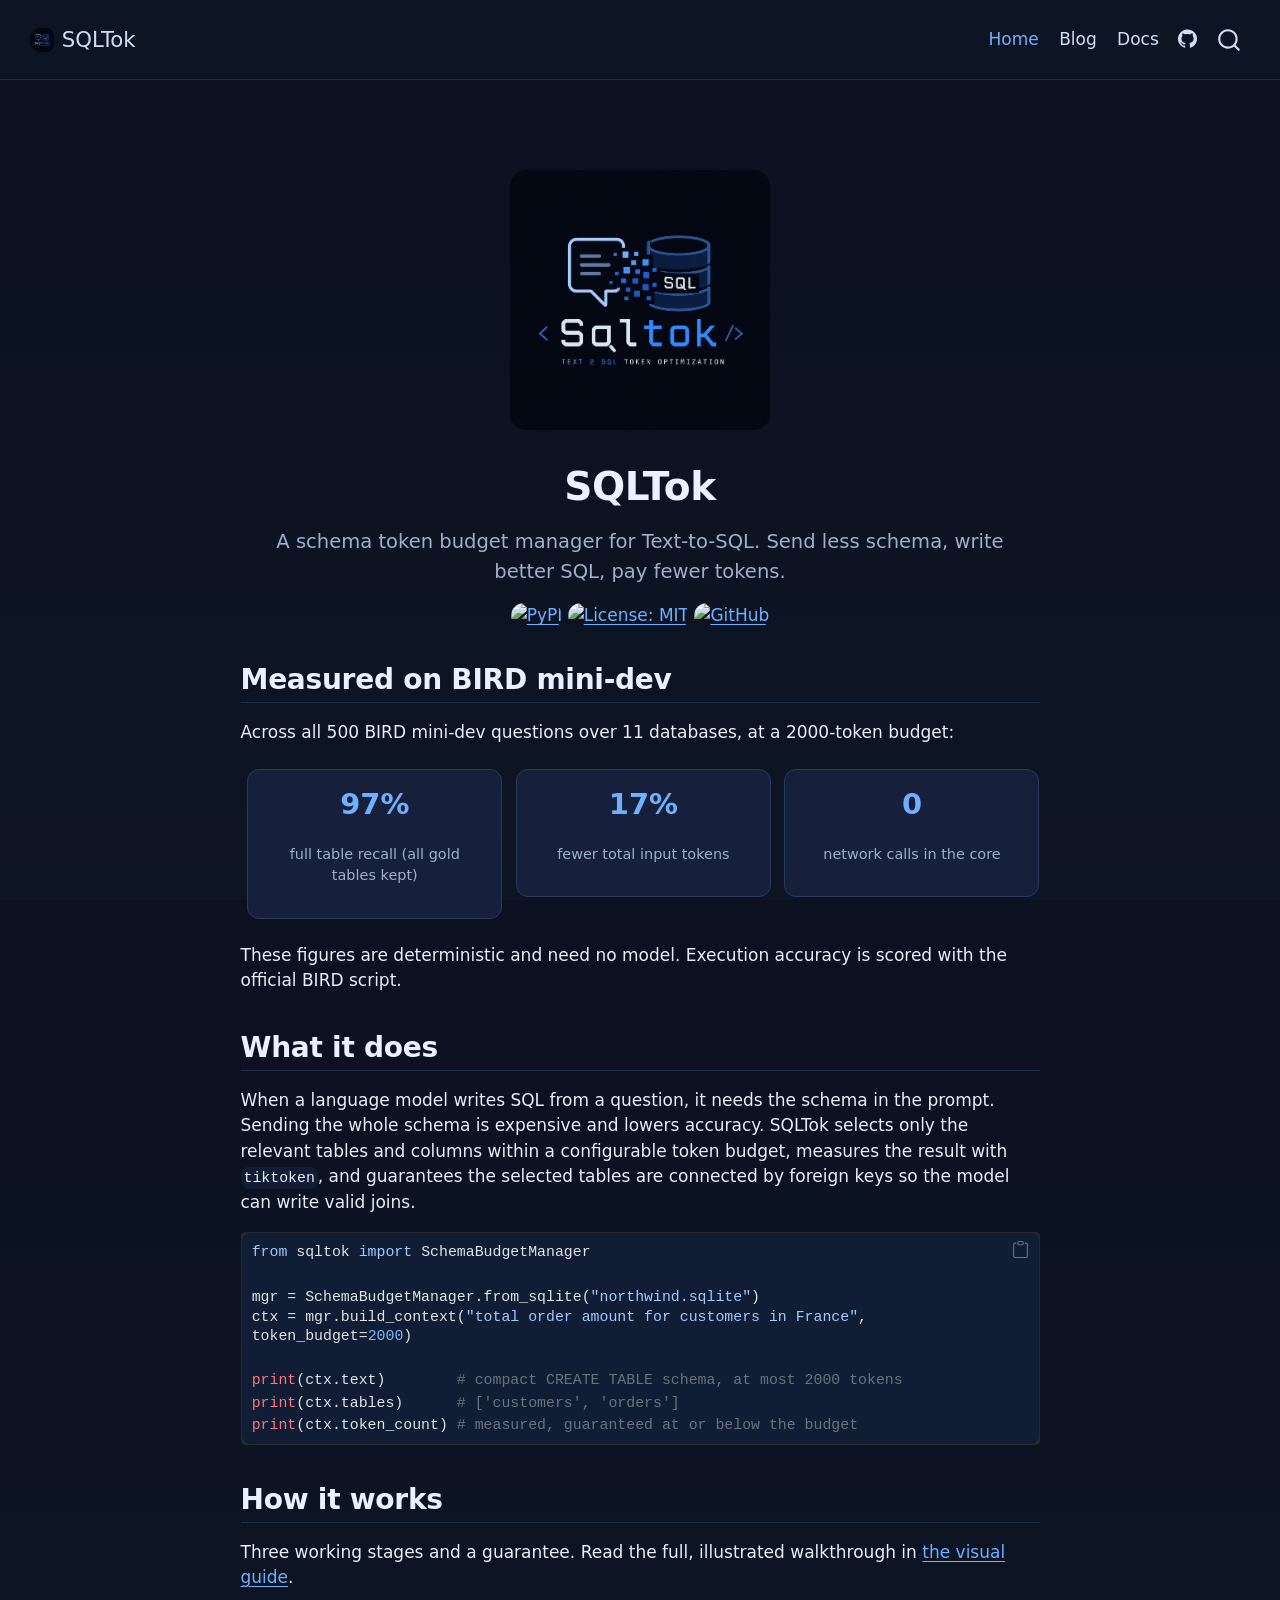
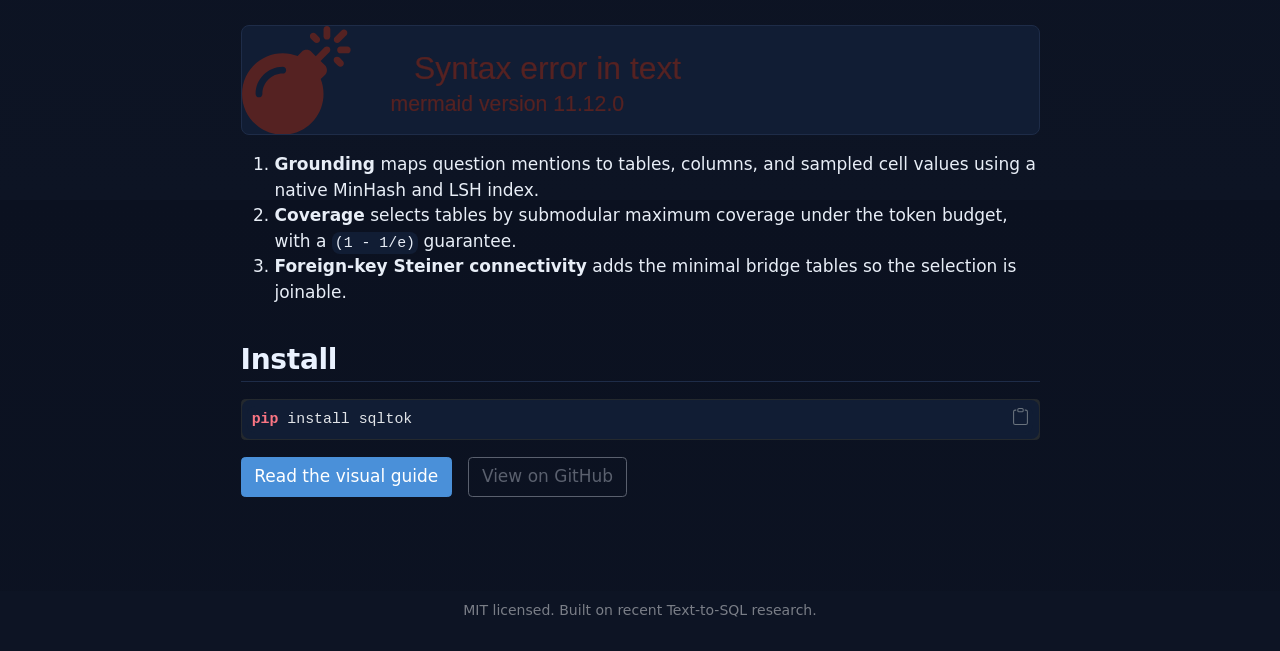
==== commit 3f0ba96b: "deploy: 02f3eedf7a486ee89f913c7a22e9febeb6d47a59" ====
--- a/index.html
+++ b/index.html
@@ -2,7 +2,7 @@
 <html xmlns="http://www.w3.org/1999/xhtml" lang="en" xml:lang="en"><head>
 
 <meta charset="utf-8">
-<meta name="generator" content="quarto-1.10.18">
+<meta name="generator" content="quarto-1.10.19">
 
 <meta name="viewport" content="width=device-width, initial-scale=1.0, user-scalable=yes">
 
@@ -78,10 +78,10 @@
 <script src="site_libs/quarto-html/tippy.umd.min.js"></script>
 <script src="site_libs/quarto-html/anchor.min.js"></script>
 <link href="site_libs/quarto-html/tippy.css" rel="stylesheet">
-<link href="site_libs/quarto-html/quarto-syntax-highlighting-dark-5a1953863e1f72ef3b996ef827f01ca7.css" rel="stylesheet" id="quarto-text-highlighting-styles">
+<link href="site_libs/quarto-html/quarto-syntax-highlighting-dark-6453f418aeef366c23116eb9cb0b6816.css" rel="stylesheet" id="quarto-text-highlighting-styles">
 <script src="site_libs/bootstrap/bootstrap.min.js"></script>
 <link href="site_libs/bootstrap/bootstrap-icons.css" rel="stylesheet">
-<link href="site_libs/bootstrap/bootstrap-a568c35932f59a4ec47c243f2e40cfa6.min.css" rel="stylesheet" append-hash="true" id="quarto-bootstrap" data-mode="dark">
+<link href="site_libs/bootstrap/bootstrap-80bf7d5fa4dbc81313358b84c7c897d8.min.css" rel="stylesheet" append-hash="true" id="quarto-bootstrap" data-mode="dark">
 <script id="quarto-search-options" type="application/json">{
   "location": "navbar",
   "copy-button": false,
@@ -110,6 +110,9 @@
   }
 }</script>
 <style>html{ scroll-behavior: smooth; }</style>
+<script src="site_libs/quarto-diagram/mermaid.min.js"></script>
+<script src="site_libs/quarto-diagram/mermaid-init.js"></script>
+<link href="site_libs/quarto-diagram/mermaid.css" rel="stylesheet">
 
 
 <meta property="og:title" content="SQLTok: a schema token budget manager for Text-to-SQL">
@@ -244,7 +247,35 @@
 <section id="how-it-works" class="level2">
 <h2 class="anchored" data-anchor-id="how-it-works">How it works</h2>
 <p>Three working stages and a guarantee. Read the full, illustrated walkthrough in <a href="./posts/visual-guide-to-sqltok/index.html">the visual guide</a>.</p>
-<p><img src="assets/diagrams/pipeline.svg" class="img-fluid" alt="SQLTok pipeline: grounding, coverage, foreign-key Steiner connectivity, and a measured budget"></p>
+<!-- Canonical diagram source: docs/diagrams/pipeline.mmd — edit the Mermaid there and keep this block in sync. -->
+<div class="cell" data-layout-align="default">
+<div class="cell-output-display">
+<div>
+<p></p><figure class="figure"><p></p>
+<div>
+<pre class="mermaid mermaid-js">#| fig-alt: "SQLTok pipeline: grounding, coverage, foreign-key Steiner connectivity, and a measured budget"
+flowchart LR
+    A["Question"] --&gt; B["Stage 1:\nValue grounding\n(MinHash + LSH)"]
+    C["Schema"] --&gt; B
+    D["Token budget"] --&gt; F
+
+    B --&gt;|"cover[table, mention]\n+ weights"| E["Stage 2:\nSubmodular\nbudgeting\n(CELF greedy)"]
+    E --&gt;|"selected tables"| G["Stage 3:\nFK Steiner\nconnectivity\n(bridge tables)"]
+    G --&gt;|"join-connected\nselection"| H["Stage 4:\nBudget guarantee\n(tiktoken re-measure)"]
+    D --&gt; H
+
+    H --&gt;|"&lt;= budget"| I["Compact CREATE TABLE\nschema string"]
+
+    style A fill:#f9f,stroke:#333,stroke-width:2px
+    style C fill:#f9f,stroke:#333,stroke-width:2px
+    style D fill:#f9f,stroke:#333,stroke-width:2px
+    style I fill:#9f9,stroke:#333,stroke-width:2px
+</pre>
+</div>
+<p></p></figure><p></p>
+</div>
+</div>
+</div>
 <ol type="1">
 <li><strong>Grounding</strong> maps question mentions to tables, columns, and sampled cell values using a native MinHash and LSH index.</li>
 <li><strong>Coverage</strong> selects tables by submodular maximum coverage under the token budget, with a <code>(1 - 1/e)</code> guarantee.</li>
--- a/site_libs/quarto-html/quarto-syntax-highlighting-dark-6453f418aeef366c23116eb9cb0b6816.css
+++ b/site_libs/quarto-html/quarto-syntax-highlighting-dark-6453f418aeef366c23116eb9cb0b6816.css
@@ -0,0 +1,210 @@
+/* quarto syntax highlight colors */
+:root {
+  --quarto-hl-al-color: #ff5555;
+  --quarto-hl-an-color: #6a737d;
+  --quarto-hl-at-color: #f97583;
+  --quarto-hl-bn-color: #79b8ff;
+  --quarto-hl-bu-color: #f97583;
+  --quarto-hl-ch-color: #9ecbff;
+  --quarto-hl-co-color: #6a737d;
+  --quarto-hl-cv-color: #6a737d;
+  --quarto-hl-cn-color: #79b8ff;
+  --quarto-hl-cf-color: #f97583;
+  --quarto-hl-dt-color: #f97583;
+  --quarto-hl-dv-color: #79b8ff;
+  --quarto-hl-do-color: #6a737d;
+  --quarto-hl-er-color: #ff5555;
+  --quarto-hl-ex-color: #f97583;
+  --quarto-hl-fl-color: #79b8ff;
+  --quarto-hl-fu-color: #b392f0;
+  --quarto-hl-im-color: #9ecbff;
+  --quarto-hl-in-color: #6a737d;
+  --quarto-hl-kw-color: #f97583;
+  --quarto-hl-op-color: #e1e4e8;
+  --quarto-hl-pp-color: #f97583;
+  --quarto-hl-re-color: #6a737d;
+  --quarto-hl-sc-color: #79b8ff;
+  --quarto-hl-ss-color: #9ecbff;
+  --quarto-hl-st-color: #9ecbff;
+  --quarto-hl-va-color: #ffab70;
+  --quarto-hl-vs-color: #9ecbff;
+  --quarto-hl-wa-color: #ff5555;
+}
+
+/* other quarto variables */
+:root {
+  --quarto-font-monospace: SFMono-Regular, Menlo, Monaco, Consolas, "Liberation Mono", "Courier New", monospace;
+}
+
+/* syntax highlight based on Pandoc's rules */
+pre > code.sourceCode > span {
+  color: #e1e4e8;
+}
+
+code.sourceCode > span {
+  color: #e1e4e8;
+}
+
+div.sourceCode,
+div.sourceCode pre.sourceCode {
+  color: #e1e4e8;
+}
+
+/* Normal */
+code span {
+  color: #e1e4e8;
+}
+
+/* Alert */
+code span.al {
+  font-weight: bold;
+  color: #ff5555;
+}
+
+/* Annotation */
+code span.an {
+  color: #6a737d;
+}
+
+/* Attribute */
+code span.at {
+  color: #f97583;
+}
+
+/* BaseN */
+code span.bn {
+  color: #79b8ff;
+}
+
+/* BuiltIn */
+code span.bu {
+  color: #f97583;
+}
+
+/* ControlFlow */
+code span.cf {
+  color: #f97583;
+}
+
+/* Char */
+code span.ch {
+  color: #9ecbff;
+}
+
+/* Constant */
+code span.cn {
+  color: #79b8ff;
+}
+
+/* Comment */
+code span.co {
+  color: #6a737d;
+}
+
+/* CommentVar */
+code span.cv {
+  color: #6a737d;
+}
+
+/* Documentation */
+code span.do {
+  color: #6a737d;
+}
+
+/* DataType */
+code span.dt {
+  color: #f97583;
+}
+
+/* DecVal */
+code span.dv {
+  color: #79b8ff;
+}
+
+/* Error */
+code span.er {
+  color: #ff5555;
+  text-decoration: underline;
+}
+
+/* Extension */
+code span.ex {
+  font-weight: bold;
+  color: #f97583;
+}
+
+/* Float */
+code span.fl {
+  color: #79b8ff;
+}
+
+/* Function */
+code span.fu {
+  color: #b392f0;
+}
+
+/* Import */
+code span.im {
+  color: #9ecbff;
+}
+
+/* Information */
+code span.in {
+  color: #6a737d;
+}
+
+/* Keyword */
+code span.kw {
+  color: #f97583;
+}
+
+/* Operator */
+code span.op {
+  color: #e1e4e8;
+}
+
+/* Preprocessor */
+code span.pp {
+  color: #f97583;
+}
+
+/* RegionMarker */
+code span.re {
+  color: #6a737d;
+}
+
+/* SpecialChar */
+code span.sc {
+  color: #79b8ff;
+}
+
+/* SpecialString */
+code span.ss {
+  color: #9ecbff;
+}
+
+/* String */
+code span.st {
+  color: #9ecbff;
+}
+
+/* Variable */
+code span.va {
+  color: #ffab70;
+}
+
+/* VerbatimString */
+code span.vs {
+  color: #9ecbff;
+}
+
+/* Warning */
+code span.wa {
+  color: #ff5555;
+}
+
+.prevent-inlining {
+  content: "</";
+}
+
+/*# sourceMappingURL=7be72edaaa011beafea6b3ea24d852df.css.map */
--- a/site_libs/quarto-diagram/mermaid.css
+++ b/site_libs/quarto-diagram/mermaid.css
@@ -0,0 +1,13 @@
+.mermaidTooltip {
+  position: absolute;
+  text-align: center;
+  max-width: 200px;
+  padding: 2px;
+  font-family: "trebuchet ms", verdana, arial;
+  font-size: 12px;
+  background: #ffffde;
+  border: 1px solid #aaaa33;
+  border-radius: 2px;
+  pointer-events: none;
+  z-index: 1000;
+}
